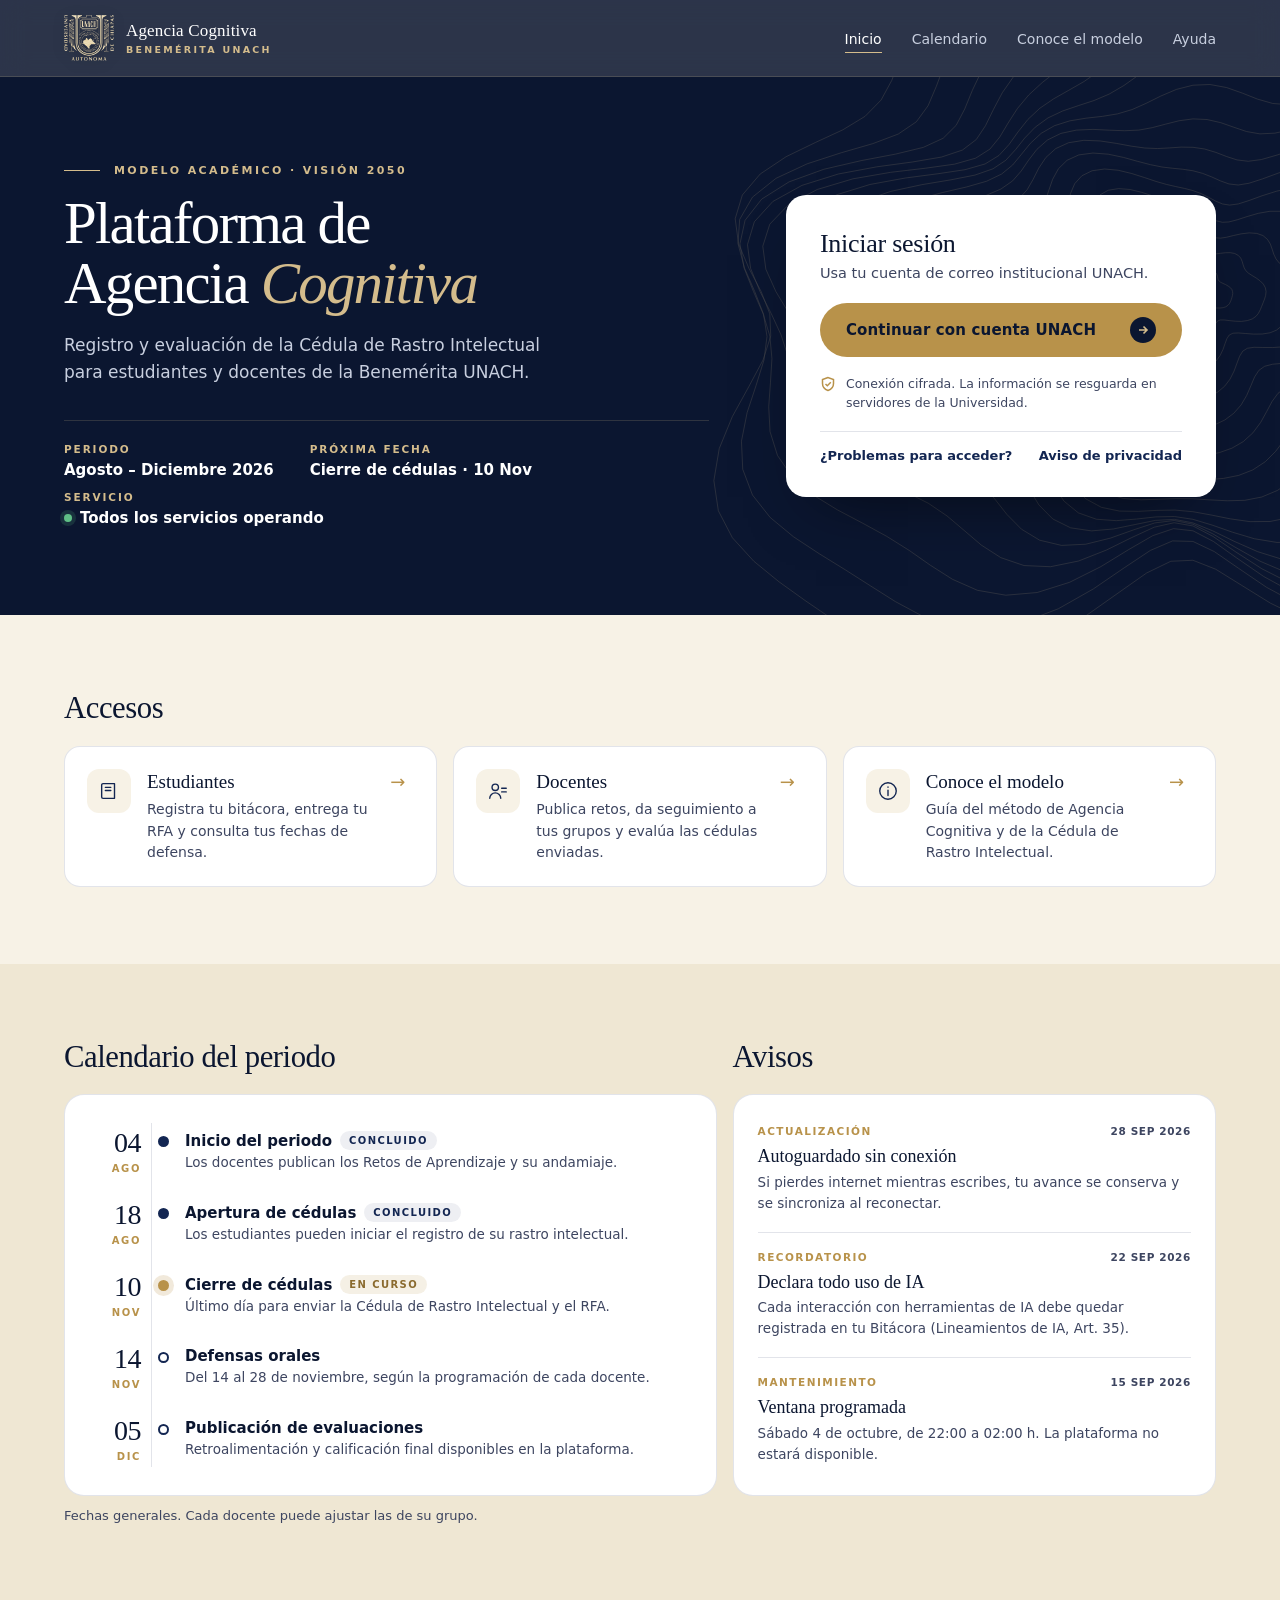
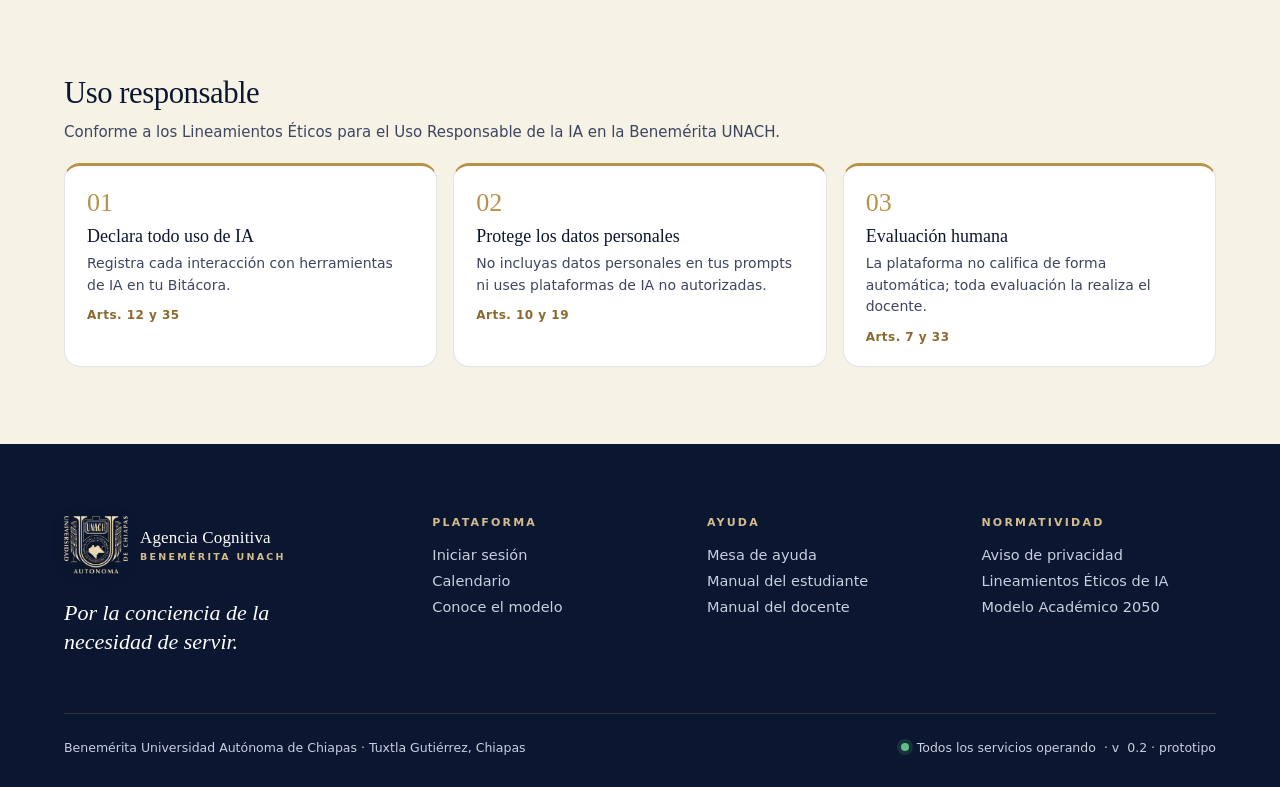
==== index.html @ fe17c05a "Agrega página de entrada para GitHub Pages que redirige al prototipo" ====
<!doctype html>
<html lang="es">
<head>
<meta charset="utf-8">
<meta name="viewport" content="width=device-width, initial-scale=1">
<title>Agencia Cognitiva UNACH · Prototipo</title>
<meta http-equiv="refresh" content="0; url=prototipo/">
<link rel="canonical" href="prototipo/">
<style>body{margin:0;min-height:100vh;display:grid;place-items:center;font-family:system-ui,sans-serif;background:#0B1630;color:#C8CFDF}a{color:#D4BC8C}</style>
</head>
<body>
<p>Abriendo el prototipo… Si no avanza, entra a <a href="prototipo/">la versión 2</a> o a <a href="prototipo-v1/">la versión 1</a>.</p>
</body>
</html>
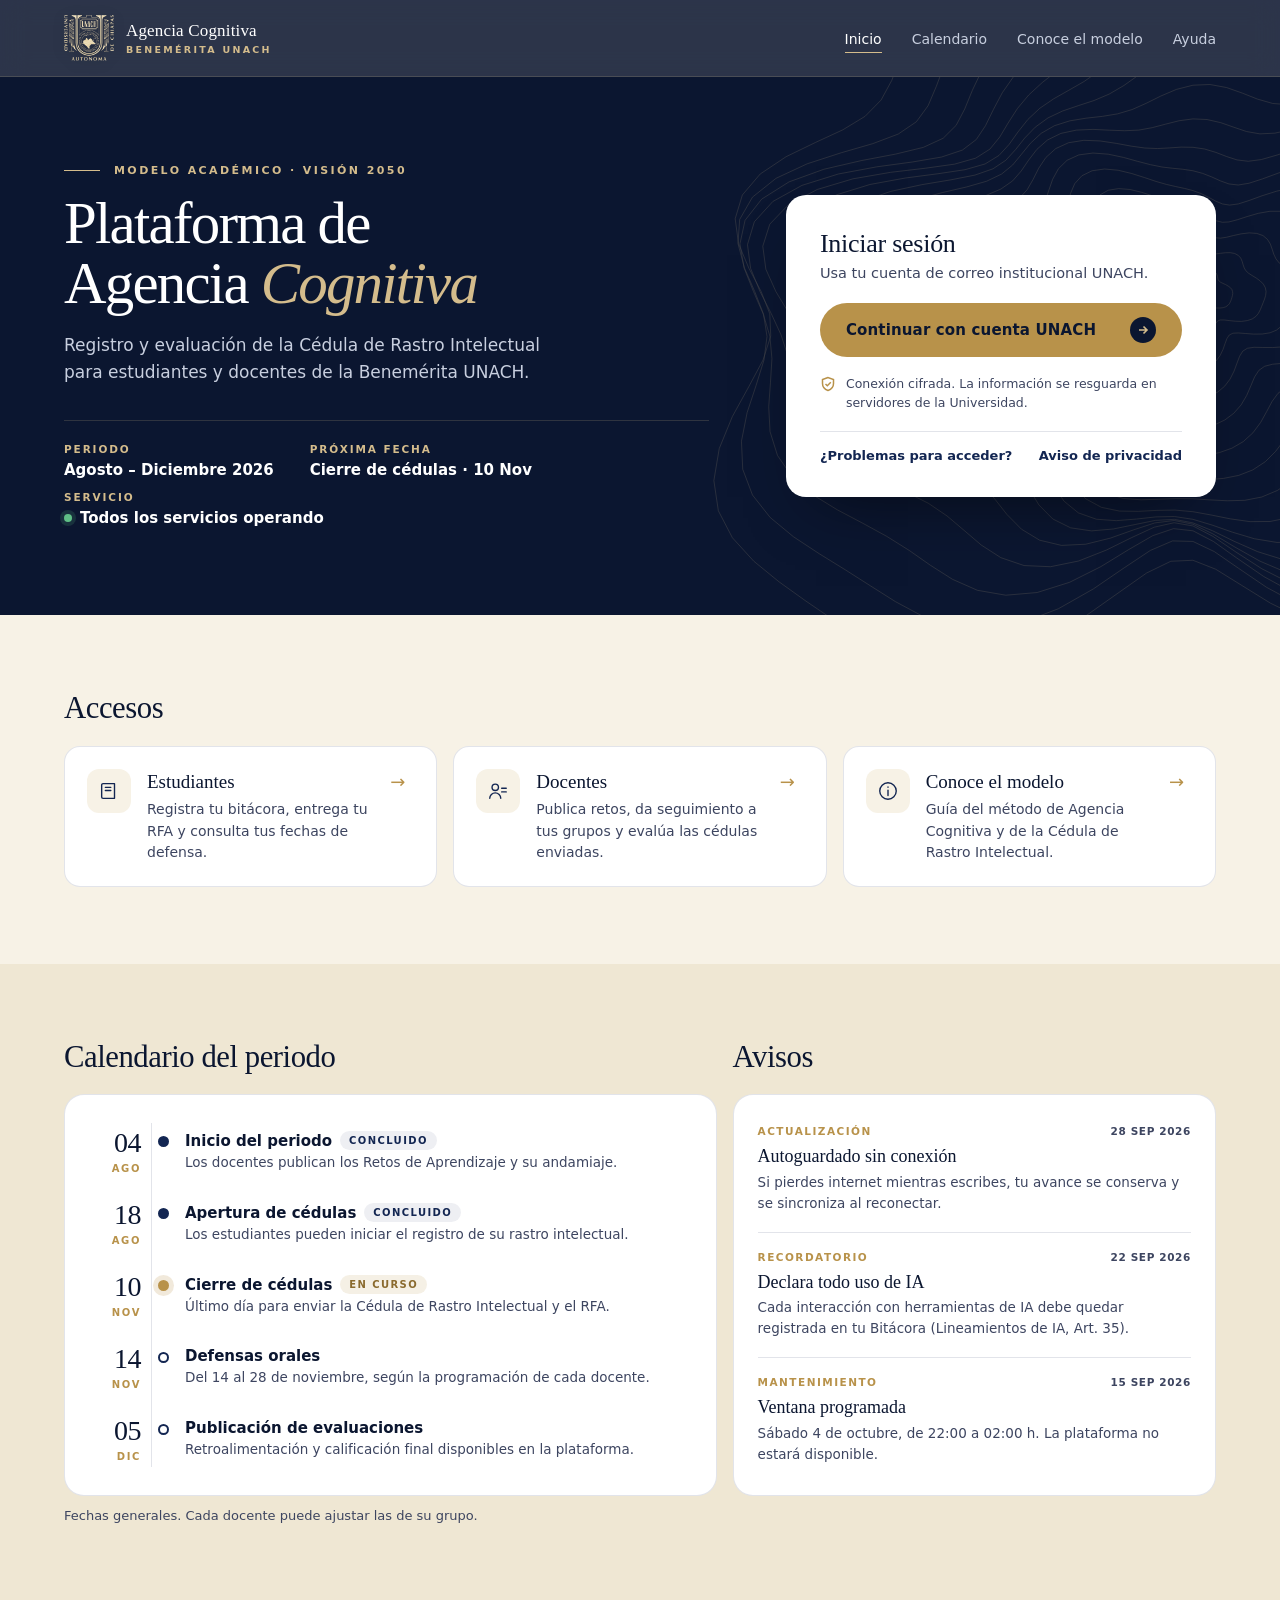
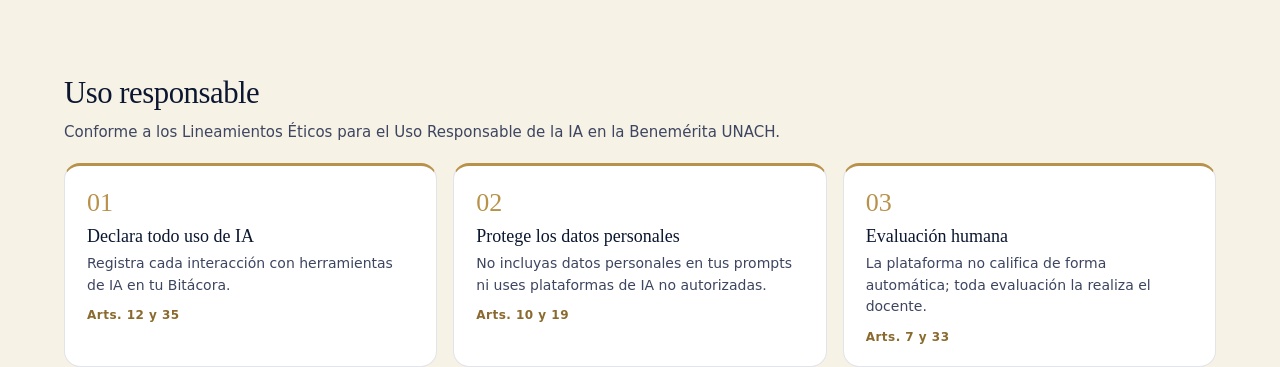
==== commit e11f6bd1: "Agrega prototipo v3 con los cambios de la revisión del 7 de octubre - Docente: periodo con historial" ====
--- a/index.html
+++ b/index.html
@@ -4,11 +4,11 @@
 <meta charset="utf-8">
 <meta name="viewport" content="width=device-width, initial-scale=1">
 <title>Agencia Cognitiva UNACH · Prototipo</title>
-<meta http-equiv="refresh" content="0; url=prototipo/">
-<link rel="canonical" href="prototipo/">
-<style>body{margin:0;min-height:100vh;display:grid;place-items:center;font-family:system-ui,sans-serif;background:#0B1630;color:#C8CFDF}a{color:#D4BC8C}</style>
+<meta http-equiv="refresh" content="0; url=prototipo-v3/">
+<link rel="canonical" href="prototipo-v3/">
+<style>body{margin:0;min-height:100vh;display:grid;place-items:center;font-family:system-ui,sans-serif;background:#0B1630;color:#C8CFDF;text-align:center}a{color:#D4BC8C}</style>
 </head>
 <body>
-<p>Abriendo el prototipo… Si no avanza, entra a <a href="prototipo/">la versión 2</a> o a <a href="prototipo-v1/">la versión 1</a>.</p>
+<p>Abriendo el prototipo más reciente… Si no avanza, entra a la <a href="prototipo-v3/">versión 3</a>.<br>Versiones anteriores: <a href="prototipo/">versión 2</a> · <a href="prototipo-v1/">versión 1</a>.</p>
 </body>
 </html>
